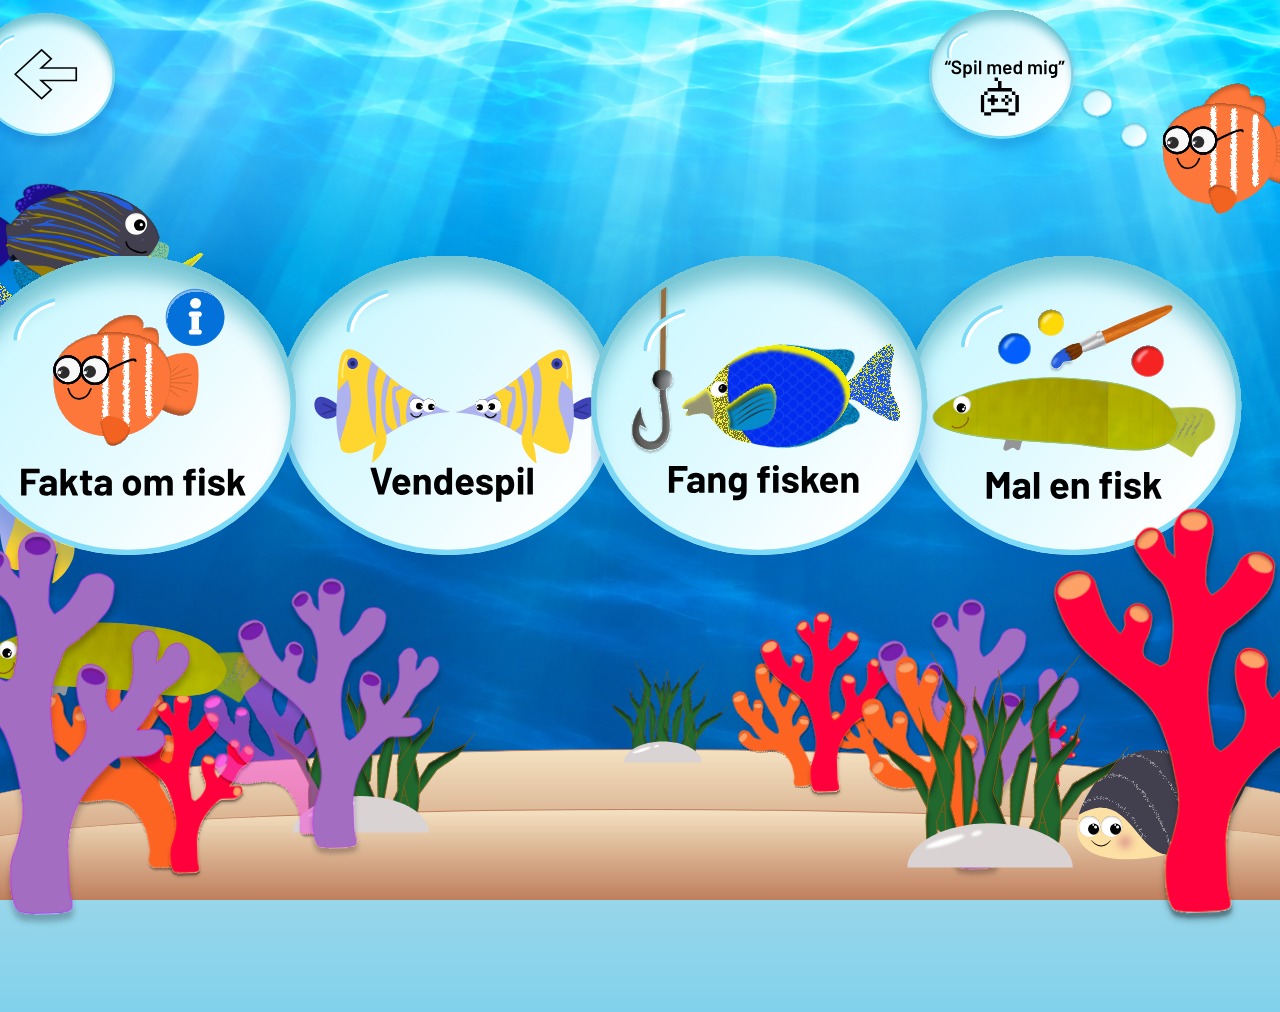
==== page2.html @ 01bbecd6 "Added copy of version 1" ====
<!DOCTYPE html>
<html lang="en">
<head>
    <meta charset="UTF-8">
    <meta name="viewport" content="width=device-width, initial-scale=1.0">
    <title>spille side</title>
    <link rel="stylesheet" href="css/page2.css">
    <link href="https://fonts.googleapis.com/css2?family=Barlow:wght@400;600;700&display=swap" rel="stylesheet">
</head>


<!-- baggrund -->
<body class="ocean"> 
        <img src="Billeder/Solbestrålet blå undervandsdybde (1).png" alt="hav">
   
     <main>
       

        <!-- Sandbunden -->
        <div class="sand1"></div>
        <div class="sand2"></div>

        <a class="button_back" href="index.html">
            <img src="Billeder/Bobble_julie.svg" alt="tilbage">
        </a>


        <!-- Fiske spil -->
            <div class="spilmenu">
                <div class="Mal_en_fisk" href="page3.html">
                    <img src="Billeder/Mal en fisk.svg" alt="Mal en fisk spil">
                </div>

                <a class="match_fisken" href="page4.html">
                    <img src="Billeder/match_fisken.svg" alt="Match en fisk spil">
                </a>

                <a class="fang_fisken" href="page5.html">
                    <img src="Billeder/fang_fisken.svg" alt="Fang en fisk spil">
                </a>

                <a class="fiskefakta_boble" href="page3.html">
                    <img src="Billeder/fiskefakta_boble.svg" alt="Fiskefakta">
                </a>
            </div>
        


            <div class="fish1">
                <img src="Billeder/ræve_fjæs_line.svg" alt="Rævefjæs">
            </div>
            <div class="fish2">
                <img src="Billeder/Pincetfisk_julie.svg" alt="Pincetfisk">
            </div>
            <div class="fish3">
                <img src="Billeder/palet_kirurg_line.svg" alt="paletkirurg">
            </div>
            <div class="fish4">
                <img src="Billeder/Kanariegylte-thomas.svg" alt="Kanariegylte">
            </div>
             <div class="fish5">
                <img src="Billeder/sohal_kirurg_thomas.svg" alt="sohal_kirurg">
            </div>
            <div class="snegl_julie">
                <img src="Billeder/Snegl_julie.svg" alt="snegl">
            </div>

            <a class="still_fish2" href="page2.html">
                <img src="Billeder/spil_med_mig_nemo.svg" alt="Nemo">
            </a>
           
           
        <!-- Tang og coraller -->
            <div class="tang_julie">
                <img src="Billeder/Tang_julie.svg" alt="Tang">
            </div>
            <div class="tang_julie2">
                <img src="Billeder/Tang_julie.svg" alt="Tang2">
            </div>
              <div class="tang_julie3">
                <img src="Billeder/Tang_julie.svg" alt="Tang3">
            </div>
           
            <div class="coral_lilleorange1">
                <img src="Billeder/coral_lilleorange.svg" alt="coral_lilleorange">
            </div>
             <div class="coral_lilleorange2">
                <img src="Billeder/coral_lilleorange.svg" alt="coral_lilleorange">
            </div>
             <div class="coral_lilleorange3">
                <img src="Billeder/coral_lilleorange.svg" alt="coral_lilleorange">
            </div>
             <div class="coral_lilleorange4">
                <img src="Billeder/coral_lilleorange.svg" alt="coral_lilleorange">
            </div>
            <div class="coral_red1">
                <img src="Billeder/coral_red.svg" alt="coral_red">
            </div>
            <div class="coral_red2">
                <img src="Billeder/coral_red.svg" alt="coral_red">
            </div>
             <div class="coral_red3">
                <img src="Billeder/coral_red.svg" alt="coral_red">
            </div>
             <div class="coral_red4">
                <img src="Billeder/coral_red.svg" alt="coral_red">
            </div>
             <div class="coral_lilla1">
                <img src="Billeder/coral_lilla.svg" alt="corallilla">
            </div>
             <div class="coral_lilla2">
                <img src="Billeder/coral_lilla.svg" alt="corallilla">
            </div>
             <div class="coral_lilla3">
                <img src="Billeder/coral_lilla.svg" alt="corallilla">
            </div>
            <div class="coral_pink2">
                <img src="Billeder/coral_pink.svg" alt="coral_pink">
            </div>


           


    </main>



    
    <script src="js/page2.js"></script>

</body>
</html>
---- css/page2.css ----
.ocean {
    background: linear-gradient(to bottom, #98d6ea,#6acdee, #00bfff, #008bba, #1c5264);
    height: 100vh;
    width: 100%;
    margin: 0;


}


/*miderste sandbund*/
.sand1 {
    background: linear-gradient(to bottom, #f4e1c1, #e6c9a8, #d9b08f, #cc9776, #bf7f5d);
    height: 150px;
    width: 110%;
    position: absolute;
    bottom: 0;
    left: -5%;

    border-top: 1px solid #bf7f5d;
    border-radius: 50% 50% 0 0;

    animation: test1 10s ease-in-out infinite alternate;
}

/*forreste sandbund*/

.sand2 {
    background: linear-gradient(to bottom, #f4e1c1, #e6c9a8, #d9b08f, #cc9776, #bf7f5d);
    height: 90px;
    width: 110%;
    position: absolute;
    bottom: 0;
    left: -5%;


    border-top: 1px solid #bf7f5d;
    border-radius: 50% 50% 0 0;

    animation: test2 8s ease-in-out infinite alternate;  
}


.still_fish2 {
    position: absolute;
    top: -2%;
    left: 68%;
    scale: 0.8; /* Juster størrelsen efter behov */
    transform: scaleX(1); /* Vend fisken om, så den kigger mod venstre */
}

.button_back {
    position: absolute;
    top: -12.5%;
    right: 80%;
    scale: 0.5; /* Juster størrelsen efter behov */
   
}

.Mal_en_fisk {
    position: absolute;
    top: 5%;
    right: -18.5%;
    scale: 0.45; /* Juster størrelsen efter behov */
    z-index: 100;
}

.fang_fisken {
    position: absolute;
    top: 5%;
    right: 6%;
    scale: 0.45; /* Juster størrelsen efter behov */
    z-index: 100;
}


.match_fisken {
    position: absolute;
    top: 5%;
    right: 32%;
    scale: 0.45; /* Juster størrelsen efter behov */
    z-index: 100;
}

.fiskefakta_boble {
    position: absolute;
    top: 5%;
    right: 57%;
    scale: 0.45; /* Juster størrelsen efter behov */
    z-index: 100;
}

.fish1 {
    position: absolute;
    top: 20%;
    left: 0;
    scale: 1.0; /* Juster størrelsen efter behov */

     /* animation: swim 12s linear infinite alternate; */
    animation: swimLeft 12s linear infinite ;
}

.fish2 {
    position: absolute;
    top: 50%;
    left: 0;
    scale: 1.5; /* Juster størrelsen efter behov */
     /* animation: swim 12s linear infinite alternate; */
    animation: swimRight 14s linear infinite ;

}

.fish3 {
    position: absolute;
    top: 30%;
    left: 0;
    scale: 1.5; /* Juster størrelsen efter behov */
     /* animation: swim 12s linear infinite alternate; */
    animation: swimRight 12s linear infinite ;

}

.fish4 {
    position: absolute;
    top: 70%;
    left: 0;
    scale: 1.2; /* Juster størrelsen efter behov */
     /* animation: swim 10s linear infinite alternate; */
    animation: swimLeft 10s linear infinite ;
    z-index: 5;

} 

.fish5 {
    position: absolute;
    top: 20%;
    left: 0;
    scale: 1.5; /* Juster størrelsen efter behov */
     /* animation: swim 10s linear infinite alternate; */
    animation: swimRight 16s linear infinite ;

} 


.still_fish {
    position: absolute;
    top: 5%;
    left: 90%;
    scale: 1.5; /* Juster størrelsen efter behov */
    transform: scaleX(-1); /* Vend fisken om, så den kigger mod venstre */
}


.tang_julie2 {
    position: absolute;
    bottom: 0;
    right: 10%;
    width: 600px;
    height: 270px;
    scale: 0.8; /* Juster størrelsen efter behov */
    z-index: 2;
    
}

.snegl_julie {
    position: absolute;
    bottom: 0;
    right: 10%;
    width: 50px;
    height: 100px;
    scale: 2.0; /* Juster størrelsen efter behov */
    
}

.tang_julie {
    position: absolute;
    bottom: 0;
    right: 10%;
    width: 200px;
    height: 190px;
    scale: 1.7; /* Juster størrelsen efter behov */
    z-index: 999; /* Sørg for, at tang er bag snegl */
    
}
.tang_julie3 {
    position: absolute;
    bottom: 0;
    right: 60%;
    width: 200px;
    height: 210px;
    scale: 1.4; /* Juster størrelsen efter behov */
    z-index: 0; /* Sørg for, at tang er bag snegl */
    
}

.coral_pink2{
    position: absolute;
    bottom: -5%;
    right: 77%;
    width: 100px;
    height: 280px;
    scale: 1.2; /* Juster størrelsen efter behov */
}

.coral_lilleorange1 {
    position: absolute;
    bottom: 0;
    right: 90%;
    width: 100px;
    height: 220px;
    scale: 1.5; /* Juster størrelsen efter behov */   
}
.coral_lilleorange2 {
    position: absolute;
    bottom: 0;
    right: 30%;
    width: 100px;
    height: 280px;
    scale: 0.5; /* Juster størrelsen efter behov */   
}
.coral_lilleorange3 {
    position: absolute;
    bottom: 0;
    right: 37%;
    width: 100px;
    height: 270px;
    scale: 0.8; /* Juster størrelsen efter behov */   
}
.coral_lilleorange4 {
    position: absolute;
    bottom: 0;
    right: 26%;
    width: 100px;
    height: 230px;
    scale: 1.2; /* Juster størrelsen efter behov */  
    z-index: 99; 
}
.coral_red1{
    position: absolute;
    bottom: 0;
    right: 10%;
    width: 100px;
    height: 280px;
    scale: 1.8; /* Juster størrelsen efter behov */
    z-index: 999; 
}
.coral_red2{
    position: absolute;
    bottom: 0;
    right: 15%;
    width: 100px;   
    height: 280px;
    scale: 0.3; /* Juster størrelsen efter behov */
}
.coral_red3{
    position: absolute;
    bottom: 0;
    right: 35%;
    width: 100px;
    height: 320px;
    scale: 0.8; /* Juster størrelsen efter behov */
}

.coral_red4{
    position: absolute;
    bottom: 0;
    right: 85%;
    width: 100px;
    height: 230px;
    scale: 0.8; /* Juster størrelsen efter behov */
}
.coral_lilla1{
    position: absolute;
    bottom: 0;
    right: 25%;
    width: 100px;
    height: 280px;
    scale: 1.2; /* Juster størrelsen efter behov */
}
.coral_lilla2{
    position: absolute;
    bottom: 0;
    right: 75%;
    width: 100px;
    height: 299px;
    scale: 1.2; /* Juster størrelsen efter behov */
    z-index: 99;
}   

.coral_lilla3{
    position: absolute;
    bottom: 0;
    right: 100%;
    width: 100px;
    height: 280px;
    scale: 1.7; /* Juster størrelsen efter behov */
    z-index: 999; 
}

.body {
  font-family: "Barlow", sans-serif;
}

/* Brug også Barlow på knapper */
.button,.button_back {
  font-family: Barlow, sans-serif;
}

/* Fede overskrifter */
.h1, .h2 {
  font-weight: 500;
}



/* Fiskens svømmebevægelse */
@keyframes swimLeft {
    0% {
       
        transform: translateX(calc(100vw + 180px));
    }

    100% {
       
        transform: translateX(-200px);
    }
}

/* Fiskens svømmebevægelse */
@keyframes swimRight {
    0% {
        transform: translateX(-200px);
    }

    100% {
        
        transform: translateX(calc(100vw + 180px));
    }
}
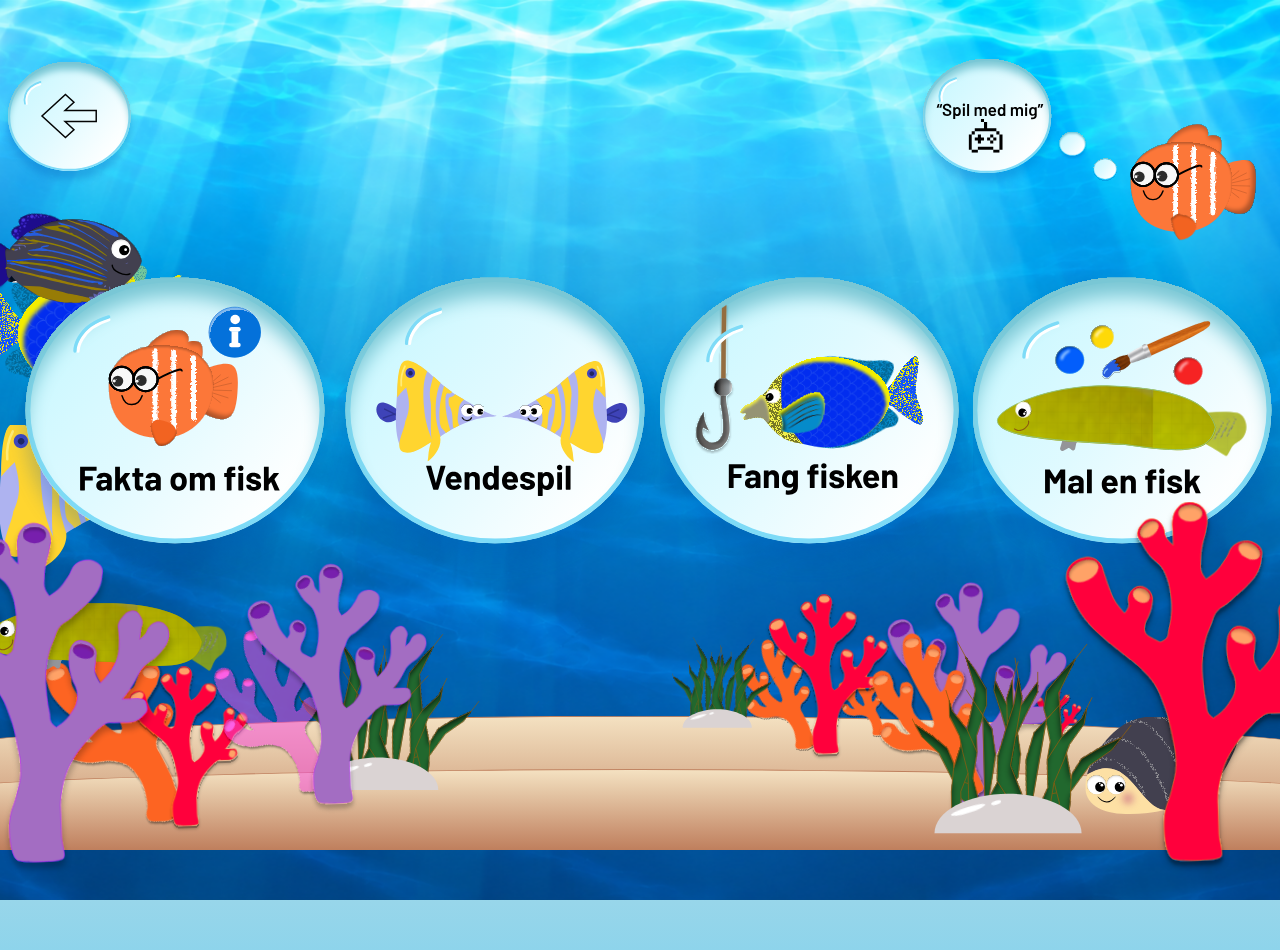
==== commit 9bef6de8: "Størrelsen på min scene er nu fixed og burde meget gerne passe til forskellige formater. Added scale" ====
--- a/page2.html
+++ b/page2.html
@@ -11,10 +11,10 @@
 
 <!-- baggrund -->
 <body class="ocean"> 
-        <img src="Billeder/Solbestrålet blå undervandsdybde (1).png" alt="hav">
-   
-     <main>
-       
+    
+    <img class="ocean_baggrund" src="Billeder/Solbestrålet blå undervandsdybde (1).png" alt="hav">
+
+     <main class="scene">
 
         <!-- Sandbunden -->
         <div class="sand1"></div>
@@ -124,10 +124,7 @@
 
     </main>
 
-
-
-    
     <script src="js/page2.js"></script>
-
+    <script src="js/scale.js"></script>
 </body>
 </html>
--- a/css/page2.css
+++ b/css/page2.css
@@ -1,21 +1,56 @@
+
+.scene {
+    width: 1440px;
+    height: 900px;
+    position: absolute;
+    top: 50%;
+    left: 50%;
+    transform-origin: center center;
+    isolation: isolate;
+    overflow: visible;
+}
+.scene > img {
+    position: absolute;
+    width: 100%;
+    height: 100%;
+    inset: 0;
+    object-fit: cover;
+    z-index: -1;
+}
+
 .ocean {
     background: linear-gradient(to bottom, #98d6ea,#6acdee, #00bfff, #008bba, #1c5264);
     height: 100vh;
     width: 100%;
     margin: 0;
 
-
-}
-
+}
+
+body.ocean {
+    margin: 0;
+    width: 100vw;
+    height: 100vh;
+    overflow: hidden;
+}
+
+.ocean_baggrund {
+    position: fixed;
+    inset: 0;
+    width: 100vw;
+    height: 100vh;
+    object-fit: cover;
+    z-index: -1;
+}
 
 /*miderste sandbund*/
 .sand1 {
     background: linear-gradient(to bottom, #f4e1c1, #e6c9a8, #d9b08f, #cc9776, #bf7f5d);
     height: 150px;
-    width: 110%;
-    position: absolute;
-    bottom: 0;
-    left: -5%;
+    width: 1920px;
+    position: absolute;
+    bottom: 0;
+    left: -17%;
+  
 
     border-top: 1px solid #bf7f5d;
     border-radius: 50% 50% 0 0;
@@ -28,11 +63,11 @@
 .sand2 {
     background: linear-gradient(to bottom, #f4e1c1, #e6c9a8, #d9b08f, #cc9776, #bf7f5d);
     height: 90px;
-    width: 110%;
-    position: absolute;
-    bottom: 0;
-    left: -5%;
-
+    width: 1920px;
+    position: absolute;
+    bottom: 0;
+    left: -17%;
+    
 
     border-top: 1px solid #bf7f5d;
     border-radius: 50% 50% 0 0;
@@ -177,7 +212,7 @@
     bottom: 0;
     right: 10%;
     width: 200px;
-    height: 190px;
+    height: 180px;
     scale: 1.7; /* Juster størrelsen efter behov */
     z-index: 999; /* Sørg for, at tang er bag snegl */
     
@@ -314,26 +349,23 @@
 
 
 /* Fiskens svømmebevægelse */
+
 @keyframes swimLeft {
     0% {
-       
-        transform: translateX(calc(100vw + 180px));
+        transform: translateX(1620px);
     }
 
     100% {
-       
         transform: translateX(-200px);
     }
 }
 
-/* Fiskens svømmebevægelse */
 @keyframes swimRight {
     0% {
         transform: translateX(-200px);
     }
 
     100% {
-        
-        transform: translateX(calc(100vw + 180px));
+        transform: translateX(1620px);
     }
-}
+}
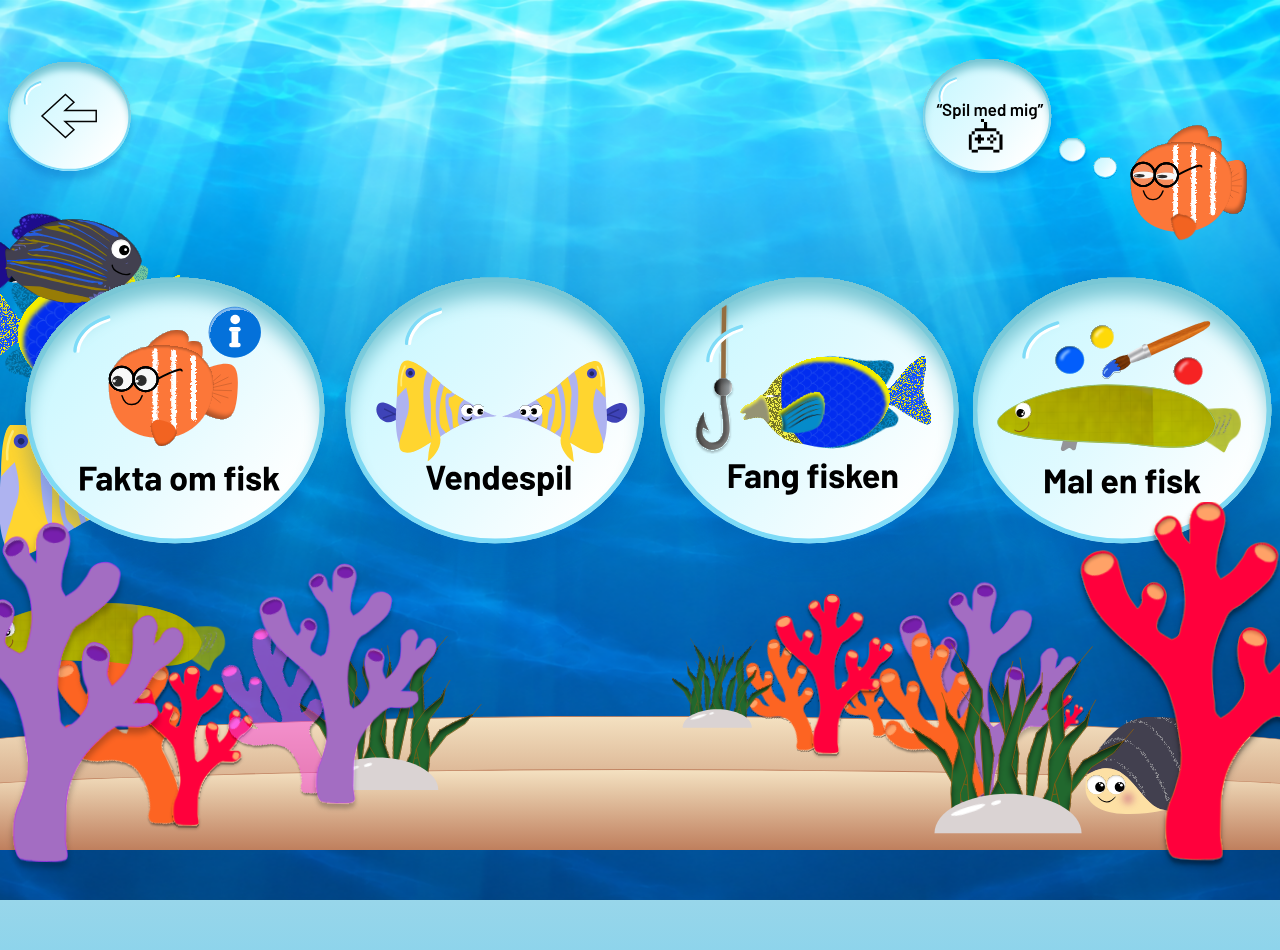
==== commit f0fbd17f: "fixed background scale for final pages. Linked page6 to href. Removed mystery fish in corner" ====
--- a/page2.html
+++ b/page2.html
@@ -27,9 +27,9 @@
 
         <!-- Fiske spil -->
             <div class="spilmenu">
-                <div class="Mal_en_fisk" href="page3.html">
+                <a class="Mal_en_fisk" href="page6.html">
                     <img src="Billeder/Mal en fisk.svg" alt="Mal en fisk spil">
-                </div>
+                </a>
 
                 <a class="match_fisken" href="page4.html">
                     <img src="Billeder/match_fisken.svg" alt="Match en fisk spil">
--- a/css/page2.css
+++ b/css/page2.css
@@ -8,14 +8,6 @@
     transform-origin: center center;
     isolation: isolate;
     overflow: visible;
-}
-.scene > img {
-    position: absolute;
-    width: 100%;
-    height: 100%;
-    inset: 0;
-    object-fit: cover;
-    z-index: -1;
 }
 
 .ocean {
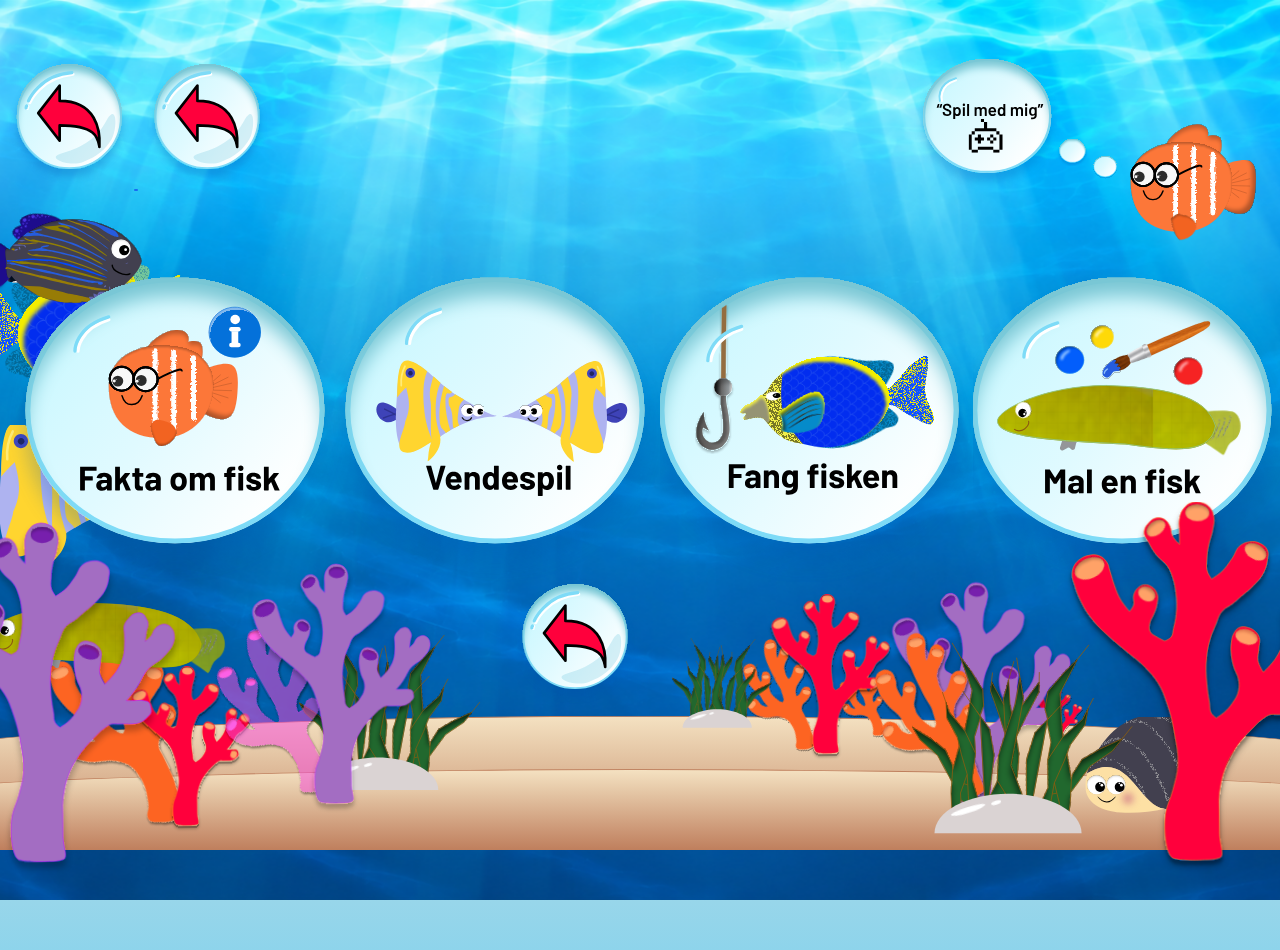
==== commit 72edfda1: "changed arrow back position and added new images for arrows and audio" ====
--- a/page2.html
+++ b/page2.html
@@ -21,9 +21,16 @@
         <div class="sand2"></div>
 
         <a class="button_back" href="index.html">
-            <img src="Billeder/Bobble_julie.svg" alt="tilbage">
+            <img src="Billeder/pil_tilbage_ny.svg" alt="tilbage">
         </a>
 
+        <a class="button_unmute" href="index.html">
+            <img src="Billeder/pil_tilbage_ny.svg" alt="tilbage">
+        </a>
+
+        <a class="button_unmute" href="index.html">
+            <img src="Billeder/pil_tilbage_ny.svg" alt="tilbage">
+        </a>
 
         <!-- Fiske spil -->
             <div class="spilmenu">
--- a/css/page2.css
+++ b/css/page2.css
@@ -78,11 +78,13 @@
 
 .button_back {
     position: absolute;
-    top: -12.5%;
-    right: 80%;
-    scale: 0.5; /* Juster størrelsen efter behov */
-   
-}
+    top: 65%;
+    right: 50%;
+    scale: 1; /* Juster størrelsen efter behov */
+    z-index: 9999;
+}
+
+
 
 .Mal_en_fisk {
     position: absolute;
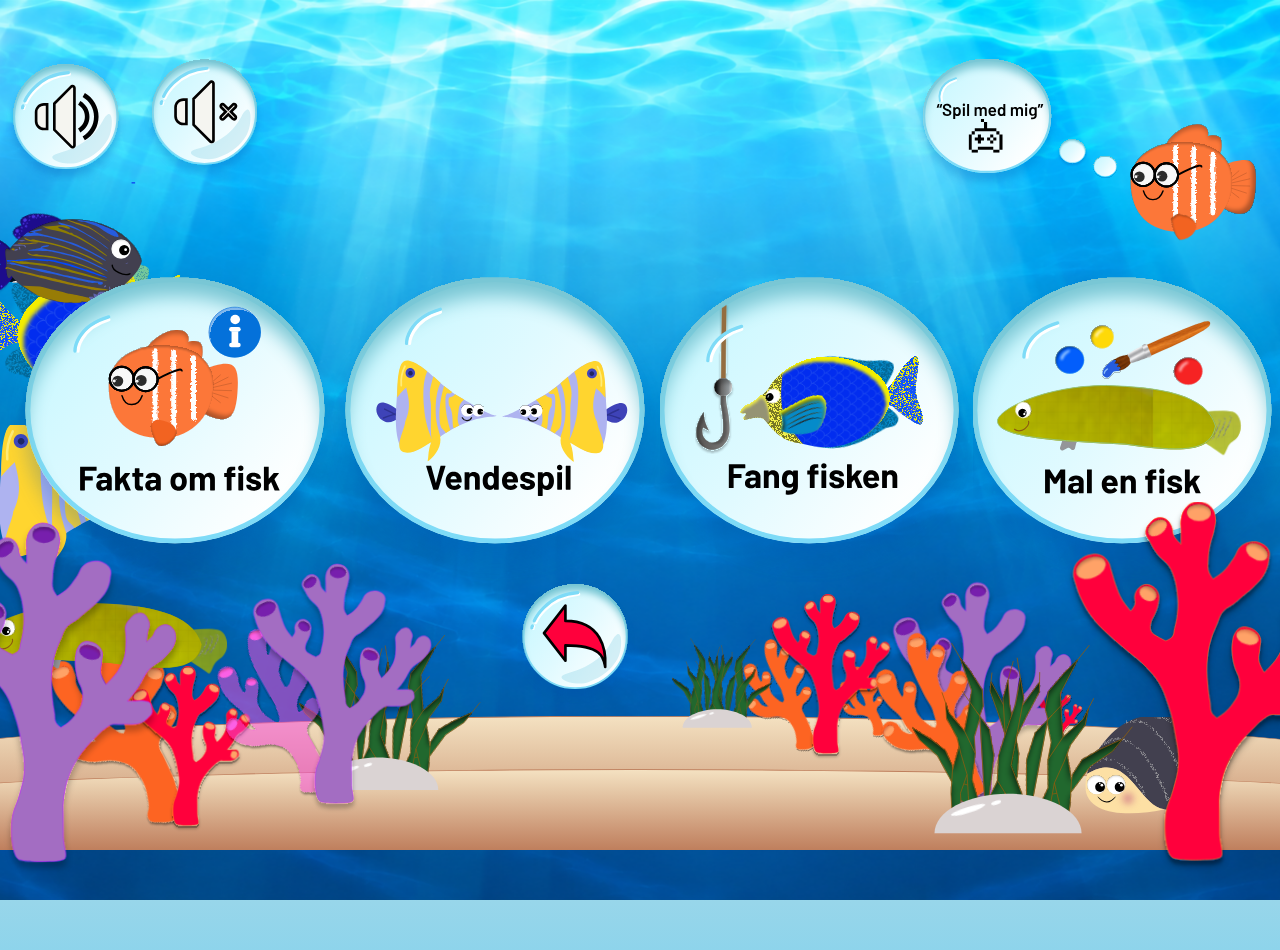
==== commit bb3c910a: "changed audio and pause audio graphics" ====
--- a/page2.html
+++ b/page2.html
@@ -25,11 +25,11 @@
         </a>
 
         <a class="button_unmute" href="index.html">
-            <img src="Billeder/pil_tilbage_ny.svg" alt="tilbage">
+            <img src="Billeder/lyd_unmute.svg" alt="unmute">
         </a>
 
-        <a class="button_unmute" href="index.html">
-            <img src="Billeder/pil_tilbage_ny.svg" alt="tilbage">
+        <a class="button_mute" href="index.html">
+            <img src="Billeder/lyd_mute.svg" alt="mute">
         </a>
 
         <!-- Fiske spil -->
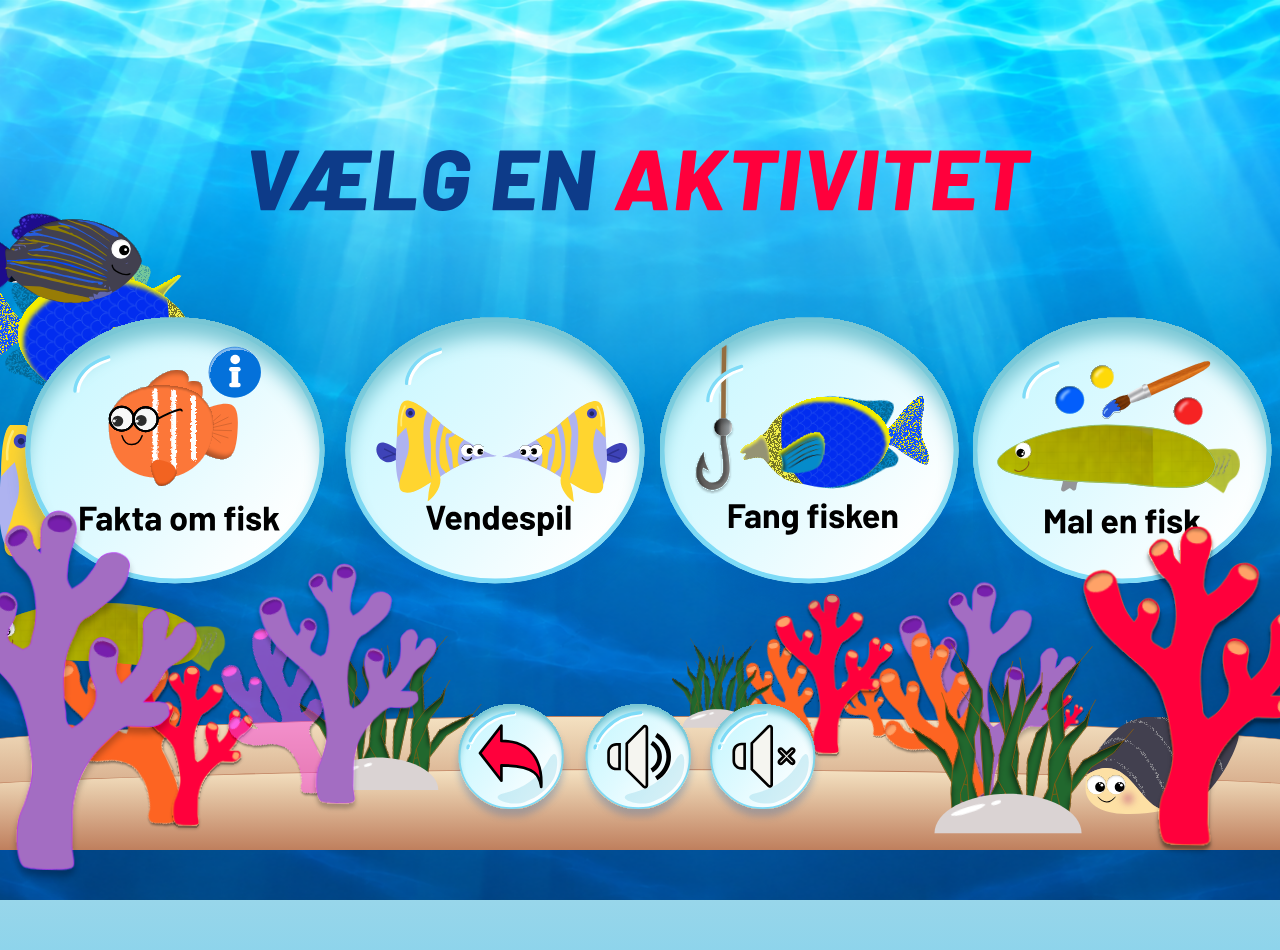
==== commit ba64aecf: "Adjusted coral sizes, changed bubble icon locations, added activity text on page2" ====
--- a/page2.html
+++ b/page2.html
@@ -20,6 +20,8 @@
         <div class="sand1"></div>
         <div class="sand2"></div>
 
+        <!-- billeder -->
+
         <a class="button_back" href="index.html">
             <img src="Billeder/pil_tilbage_ny.svg" alt="tilbage">
         </a>
@@ -31,6 +33,10 @@
         <a class="button_mute" href="index.html">
             <img src="Billeder/lyd_mute.svg" alt="mute">
         </a>
+
+         <a class="aktivitet">
+                <img src="Billeder/aktivitet.svg" alt="aktivitet">
+            </a>
 
         <!-- Fiske spil -->
             <div class="spilmenu">
@@ -71,10 +77,6 @@
             <div class="snegl_julie">
                 <img src="Billeder/Snegl_julie.svg" alt="snegl">
             </div>
-
-            <a class="still_fish2" href="page2.html">
-                <img src="Billeder/spil_med_mig_nemo.svg" alt="Nemo">
-            </a>
            
            
         <!-- Tang og coraller -->
--- a/css/page2.css
+++ b/css/page2.css
@@ -68,27 +68,42 @@
 }
 
 
-.still_fish2 {
-    position: absolute;
-    top: -2%;
-    left: 68%;
-    scale: 0.8; /* Juster størrelsen efter behov */
-    transform: scaleX(1); /* Vend fisken om, så den kigger mod venstre */
+.aktivitet {
+    position: absolute;
+    top: 10%;
+    left: 19%;
+    scale: 1;
+    z-index: 999;
 }
 
 .button_back {
     position: absolute;
-    top: 65%;
-    right: 50%;
+    top: 80%;
+    right: 55%;
     scale: 1; /* Juster størrelsen efter behov */
     z-index: 9999;
 }
 
+.button_mute {
+    position: absolute;
+    top: 80.5%;
+    right: 35%;
+    scale: 1; /* Juster størrelsen efter behov */
+    z-index: 9999;
+}
+
+.button_unmute {
+    position: absolute;
+    top: 81%;
+    right: 45%;
+    scale: 1; /* Juster størrelsen efter behov */
+    z-index: 9999;
+}
 
 
 .Mal_en_fisk {
     position: absolute;
-    top: 5%;
+    top: 10%;
     right: -18.5%;
     scale: 0.45; /* Juster størrelsen efter behov */
     z-index: 100;
@@ -96,7 +111,7 @@
 
 .fang_fisken {
     position: absolute;
-    top: 5%;
+    top: 10%;
     right: 6%;
     scale: 0.45; /* Juster størrelsen efter behov */
     z-index: 100;
@@ -105,7 +120,7 @@
 
 .match_fisken {
     position: absolute;
-    top: 5%;
+    top: 10%;
     right: 32%;
     scale: 0.45; /* Juster størrelsen efter behov */
     z-index: 100;
@@ -113,7 +128,7 @@
 
 .fiskefakta_boble {
     position: absolute;
-    top: 5%;
+    top: 10%;
     right: 57%;
     scale: 0.45; /* Juster størrelsen efter behov */
     z-index: 100;
@@ -270,9 +285,10 @@
     right: 10%;
     width: 100px;
     height: 280px;
-    scale: 1.8; /* Juster størrelsen efter behov */
+    scale: 1.6; /* Juster størrelsen efter behov */
     z-index: 999; 
-}
+    opacity: 100%;
+}   
 .coral_red2{
     position: absolute;
     bottom: 0;
@@ -322,7 +338,7 @@
     right: 100%;
     width: 100px;
     height: 280px;
-    scale: 1.7; /* Juster størrelsen efter behov */
+    scale: 1.8; /* Juster størrelsen efter behov */
     z-index: 999; 
 }
 
